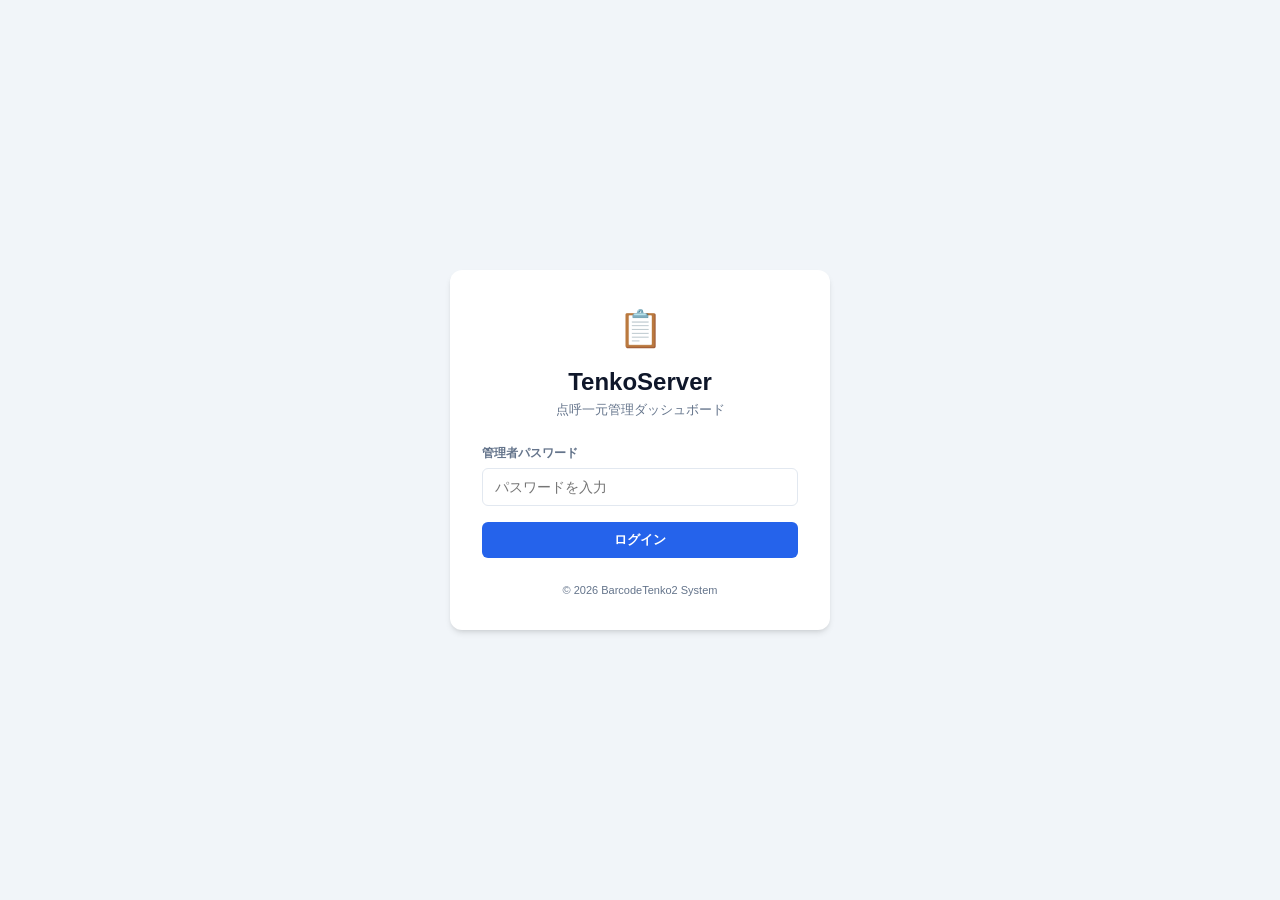
==== src/TenkoServer/wwwroot/login.html @ 5fd0166b "feat: Add TenkoServer with Web Dashboard, Power Automate integration, and Native POST sync" ====
<!DOCTYPE html>
<html lang="ja">
<head>
    <meta charset="UTF-8">
    <meta name="viewport" content="width=device-width, initial-scale=1.0">
    <title>ログイン - TenkoServer 点呼管理ビュー</title>
    <link rel="stylesheet" href="css/style.css">
</head>
<body class="login-body">
    <div class="login-card">
        <div class="login-header">
            <div class="logo-badge">📋</div>
            <h2>TenkoServer</h2>
            <p class="subtitle">点呼一元管理ダッシュボード</p>
        </div>
        <form id="loginForm" class="login-form">
            <div class="form-group">
                <label for="password">管理者パスワード</label>
                <input type="password" id="password" name="password" placeholder="パスワードを入力" required autofocus>
            </div>
            <div id="errorMessage" class="error-banner" style="display: none;"></div>
            <button type="submit" id="loginBtn" class="btn btn-primary btn-block">ログイン</button>
        </form>
        <div class="login-footer">
            <p>© 2026 BarcodeTenko2 System</p>
        </div>
    </div>

    <script>
        document.getElementById('loginForm').addEventListener('submit', async (e) => {
            e.preventDefault();
            const password = document.getElementById('password').value;
            const errorBanner = document.getElementById('errorMessage');
            const btn = document.getElementById('loginBtn');

            errorBanner.style.display = 'none';
            btn.disabled = true;
            btn.innerText = '認証中...';

            try {
                const res = await fetch('/api/v1/auth/login', {
                    method: 'POST',
                    headers: { 'Content-Type': 'application/json' },
                    body: JSON.stringify({ password })
                });

                const data = await res.json();
                if (res.ok && data.success) {
                    window.location.href = '/index.html';
                } else {
                    errorBanner.innerText = data.message || 'パスワードが正しくありません。';
                    errorBanner.style.display = 'block';
                }
            } catch (err) {
                errorBanner.innerText = 'サーバーとの通信に失敗しました。';
                errorBanner.style.display = 'block';
            } finally {
                btn.disabled = false;
                btn.innerText = 'ログイン';
            }
        });
    </script>
</body>
</html>
---- src/TenkoServer/wwwroot/css/style.css ----
/* ==========================================================================
   TenkoServer Modern Dashboard CSS
   ========================================================================== */

:root {
    --primary: #2563eb;
    --primary-hover: #1d4ed8;
    --success: #16a34a;
    --warning: #d97706;
    --danger: #dc2626;
    --bg-main: #f8fafc;
    --bg-card: #ffffff;
    --text-main: #0f172a;
    --text-muted: #64748b;
    --border: #e2e8f0;
    --radius: 8px;
    --shadow: 0 1px 3px 0 rgb(0 0 0 / 0.1), 0 1px 2px -1px rgb(0 0 0 / 0.1);
    --shadow-md: 0 4px 6px -1px rgb(0 0 0 / 0.1), 0 2px 4px -2px rgb(0 0 0 / 0.1);
}

* {
    box-sizing: border-box;
    margin: 0;
    padding: 0;
}

body {
    font-family: -apple-system, BlinkMacSystemFont, "Segoe UI", Roboto, "Helvetica Neue", Arial, "Yu Gothic UI", sans-serif;
    background-color: var(--bg-main);
    color: var(--text-main);
    line-height: 1.5;
}

/* --- Layout --- */
.dashboard-container {
    max-width: 1280px;
    margin: 0 auto;
    padding: 20px;
}

/* --- Header --- */
.navbar {
    display: flex;
    justify-content: space-between;
    align-items: center;
    background: var(--bg-card);
    padding: 16px 24px;
    border-radius: var(--radius);
    box-shadow: var(--shadow);
    margin-bottom: 24px;
}

.nav-brand {
    display: flex;
    align-items: center;
    gap: 12px;
}

.brand-icon {
    font-size: 24px;
}

.brand-title {
    font-size: 20px;
    font-weight: 700;
    color: var(--primary);
}

.brand-sub {
    font-size: 13px;
    color: var(--text-muted);
}

.nav-actions {
    display: flex;
    align-items: center;
    gap: 16px;
}

/* --- Date / Filter Bar --- */
.filter-bar {
    display: flex;
    flex-wrap: wrap;
    justify-content: space-between;
    align-items: center;
    gap: 16px;
    background: var(--bg-card);
    padding: 16px 20px;
    border-radius: var(--radius);
    box-shadow: var(--shadow);
    margin-bottom: 20px;
}

.filter-group {
    display: flex;
    align-items: center;
    gap: 12px;
}

.input-control {
    padding: 8px 12px;
    border: 1px solid var(--border);
    border-radius: 6px;
    font-size: 14px;
    outline: none;
    transition: border-color 0.2s;
}

.input-control:focus {
    border-color: var(--primary);
}

/* --- Stats Grid --- */
.stats-grid {
    display: grid;
    grid-template-columns: repeat(auto-fit, minmax(240px, 1fr));
    gap: 16px;
    margin-bottom: 24px;
}

.stat-card {
    background: var(--bg-card);
    padding: 20px;
    border-radius: var(--radius);
    box-shadow: var(--shadow);
    border-left: 4px solid var(--primary);
}

.stat-card.success { border-left-color: var(--success); }
.stat-card.warning { border-left-color: var(--warning); }
.stat-card.info { border-left-color: var(--primary); }

.stat-title {
    font-size: 13px;
    font-weight: 600;
    color: var(--text-muted);
    text-transform: uppercase;
    margin-bottom: 8px;
}

.stat-value {
    font-size: 32px;
    font-weight: 700;
    color: var(--text-main);
}

.stat-unit {
    font-size: 14px;
    font-weight: normal;
    color: var(--text-muted);
}

.stat-desc {
    font-size: 12px;
    color: var(--text-muted);
    margin-top: 4px;
}

/* --- Progress Bar --- */
.progress-container {
    margin-top: 10px;
    background: var(--border);
    border-radius: 9999px;
    height: 8px;
    overflow: hidden;
}

.progress-fill {
    background: var(--success);
    height: 100%;
    transition: width 0.3s ease;
}

/* --- Location Breakdown --- */
.location-chips {
    display: flex;
    flex-wrap: wrap;
    gap: 8px;
    margin-top: 8px;
}

.chip {
    display: inline-flex;
    align-items: center;
    gap: 6px;
    background: #f1f5f9;
    padding: 4px 10px;
    border-radius: 16px;
    font-size: 12px;
    font-weight: 500;
}

.chip-count {
    background: var(--primary);
    color: #ffffff;
    border-radius: 10px;
    padding: 1px 6px;
    font-size: 11px;
}

/* --- Tabs --- */
.tabs-nav {
    display: flex;
    gap: 8px;
    border-bottom: 2px solid var(--border);
    margin-bottom: 20px;
}

.tab-btn {
    background: none;
    border: none;
    padding: 10px 18px;
    font-size: 14px;
    font-weight: 600;
    color: var(--text-muted);
    cursor: pointer;
    border-bottom: 2px solid transparent;
    margin-bottom: -2px;
    transition: all 0.2s;
}

.tab-btn:hover {
    color: var(--primary);
}

.tab-btn.active {
    color: var(--primary);
    border-bottom-color: var(--primary);
}

/* --- Content Card & Table --- */
.content-card {
    background: var(--bg-card);
    border-radius: var(--radius);
    box-shadow: var(--shadow);
    padding: 20px;
    margin-bottom: 24px;
}

.card-header-flex {
    display: flex;
    justify-content: space-between;
    align-items: center;
    margin-bottom: 16px;
}

.table-responsive {
    width: 100%;
    overflow-x: auto;
}

.data-table {
    width: 100%;
    border-collapse: collapse;
    font-size: 13px;
    text-align: left;
}

.data-table th {
    background: #f8fafc;
    color: var(--text-muted);
    font-weight: 600;
    padding: 12px 14px;
    border-bottom: 1px solid var(--border);
}

.data-table td {
    padding: 12px 14px;
    border-bottom: 1px solid var(--border);
}

.data-table tr:hover {
    background-color: #f8fafc;
}

.font-mono {
    font-family: ui-monospace, SFMono-Regular, Menlo, Monaco, Consolas, monospace;
}

/* --- Badges --- */
.badge {
    display: inline-block;
    padding: 2px 8px;
    border-radius: 4px;
    font-size: 11px;
    font-weight: 600;
}

.badge-success { background: #dcfce7; color: #15803d; }
.badge-warning { background: #fef3c7; color: #b45309; }
.badge-danger { background: #fee2e2; color: #b91c1c; }
.badge-info { background: #e0f2fe; color: #0369a1; }

/* --- Buttons --- */
.btn {
    display: inline-flex;
    align-items: center;
    justify-content: center;
    gap: 6px;
    padding: 8px 14px;
    border-radius: 6px;
    font-size: 13px;
    font-weight: 600;
    cursor: pointer;
    border: 1px solid transparent;
    transition: background-color 0.2s, opacity 0.2s;
    text-decoration: none;
}

.btn-primary {
    background: var(--primary);
    color: #ffffff;
}
.btn-primary:hover { background: var(--primary-hover); }

.btn-outline {
    background: transparent;
    border-color: var(--border);
    color: var(--text-main);
}
.btn-outline:hover { background: #f1f5f9; }

.btn-danger {
    background: var(--danger);
    color: #ffffff;
}

.btn-block { width: 100%; }

/* --- Login Card --- */
.login-body {
    display: flex;
    align-items: center;
    justify-content: center;
    min-height: 100vh;
    background: #f1f5f9;
}

.login-card {
    background: var(--bg-card);
    width: 100%;
    max-width: 380px;
    padding: 32px;
    border-radius: 12px;
    box-shadow: var(--shadow-md);
}

.login-header {
    text-align: center;
    margin-bottom: 24px;
}

.logo-badge {
    font-size: 36px;
    margin-bottom: 8px;
}

.subtitle {
    font-size: 13px;
    color: var(--text-muted);
}

.form-group {
    margin-bottom: 16px;
}

.form-group label {
    display: block;
    font-size: 12px;
    font-weight: 600;
    margin-bottom: 6px;
    color: var(--text-muted);
}

.form-group input {
    width: 100%;
    padding: 10px 12px;
    border: 1px solid var(--border);
    border-radius: 6px;
    font-size: 14px;
    outline: none;
}

.error-banner {
    background: #fee2e2;
    color: #b91c1c;
    padding: 10px;
    border-radius: 6px;
    font-size: 12px;
    margin-bottom: 16px;
    text-align: center;
}

.login-footer {
    text-align: center;
    margin-top: 24px;
    font-size: 11px;
    color: var(--text-muted);
}
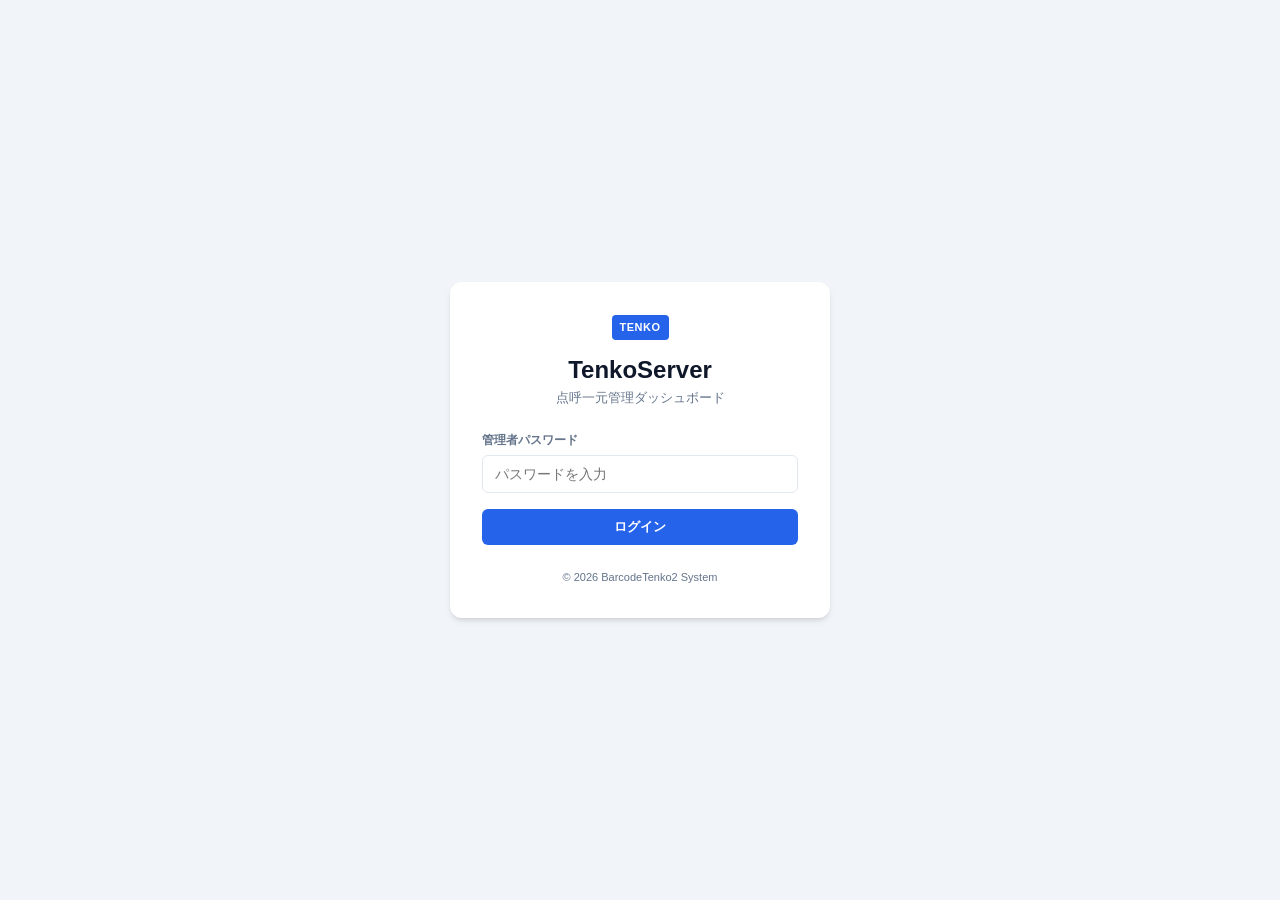
==== commit 984b4de2: "feat(TenkoServer): add manual/auto notification toggle and remove UI emojis" ====
--- a/src/TenkoServer/wwwroot/login.html
+++ b/src/TenkoServer/wwwroot/login.html
@@ -9,7 +9,7 @@
 <body class="login-body">
     <div class="login-card">
         <div class="login-header">
-            <div class="logo-badge">📋</div>
+            <div class="brand-badge" style="margin: 0 auto 12px auto; display: inline-block;">TENKO</div>
             <h2>TenkoServer</h2>
             <p class="subtitle">点呼一元管理ダッシュボード</p>
         </div>
--- a/src/TenkoServer/wwwroot/css/style.css
+++ b/src/TenkoServer/wwwroot/css/style.css
@@ -56,8 +56,14 @@
     gap: 12px;
 }
 
-.brand-icon {
-    font-size: 24px;
+.brand-badge {
+    background: var(--primary);
+    color: #ffffff;
+    font-weight: 800;
+    font-size: 11px;
+    letter-spacing: 0.5px;
+    padding: 4px 8px;
+    border-radius: 4px;
 }
 
 .brand-title {
@@ -290,6 +296,27 @@
 .badge-warning { background: #fef3c7; color: #b45309; }
 .badge-danger { background: #fee2e2; color: #b91c1c; }
 .badge-info { background: #e0f2fe; color: #0369a1; }
+.badge-muted { background: #f1f5f9; color: var(--text-muted); }
+
+/* --- Notification Panel --- */
+.notification-control-panel {
+    display: flex;
+    align-items: center;
+    gap: 12px;
+    margin-left: auto;
+}
+
+.notification-mode-group {
+    display: flex;
+    align-items: center;
+    gap: 6px;
+}
+
+.control-label {
+    font-size: 13px;
+    font-weight: 600;
+    color: var(--text-muted);
+}
 
 /* --- Buttons --- */
 .btn {
@@ -305,6 +332,17 @@
     border: 1px solid transparent;
     transition: background-color 0.2s, opacity 0.2s;
     text-decoration: none;
+}
+
+.btn-sm {
+    padding: 6px 12px;
+    font-size: 12px;
+}
+
+.btn-xs {
+    padding: 2px 8px;
+    font-size: 11px;
+    border-radius: 4px;
 }
 
 .btn-primary {
